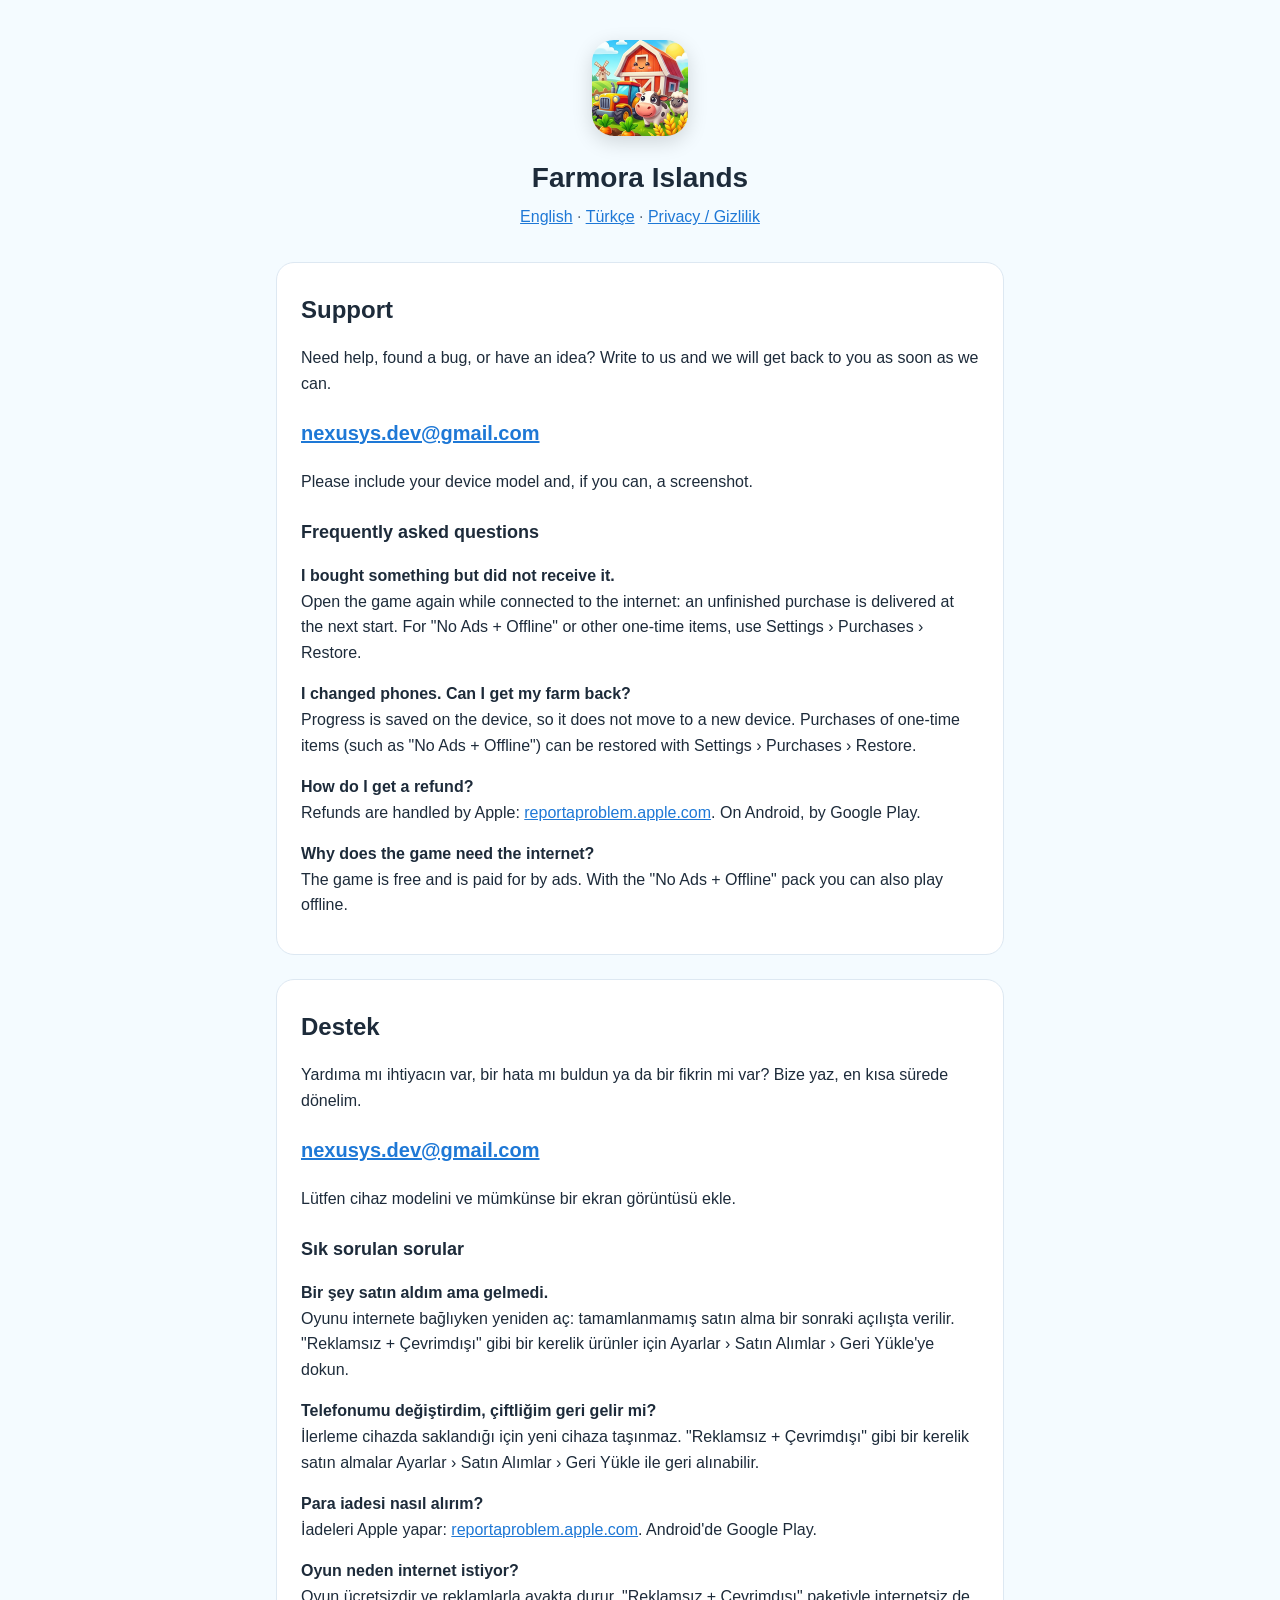
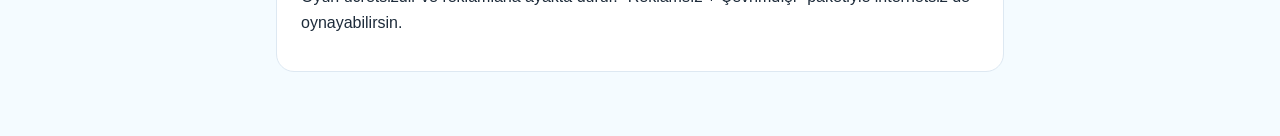
==== index.html @ bd9f8ef5 "Farmora Islands support and privacy pages Co-Authored-By: Claude Opus 5.5 <noreply@anthropic.com>" ====
<!doctype html>
<html lang="en">
<head>
<meta charset="utf-8">
<meta name="viewport" content="width=device-width, initial-scale=1">
<title>Farmora Islands – Support / Destek</title>
<link rel="stylesheet" href="style.css">
</head>
<body>
<main>
<header>
  <img src="icon.png" alt="" width="96" height="96">
  <h1>Farmora Islands</h1>
  <nav><a href="#en">English</a> · <a href="#tr">Türkçe</a> · <a href="privacy.html">Privacy / Gizlilik</a></nav>
</header>

<section id="en">
<h2>Support</h2>
<p>Need help, found a bug, or have an idea? Write to us and we will get back to you as soon as we can.</p>
<p class="mail"><a href="mailto:nexusys.dev@gmail.com?subject=Farmora%20Islands">nexusys.dev@gmail.com</a></p>
<p>Please include your device model and, if you can, a screenshot.</p>

<h3>Frequently asked questions</h3>
<p><strong>I bought something but did not receive it.</strong><br>Open the game again while connected to the internet: an
unfinished purchase is delivered at the next start. For "No Ads + Offline" or other one-time items, use Settings › Purchases › Restore.</p>
<p><strong>I changed phones. Can I get my farm back?</strong><br>Progress is saved on the device, so it does not move to a
new device. Purchases of one-time items (such as "No Ads + Offline") can be restored with Settings › Purchases › Restore.</p>
<p><strong>How do I get a refund?</strong><br>Refunds are handled by Apple: <a href="https://reportaproblem.apple.com">reportaproblem.apple.com</a>.
On Android, by Google Play.</p>
<p><strong>Why does the game need the internet?</strong><br>The game is free and is paid for by ads. With the "No Ads + Offline" pack you can also play offline.</p>
</section>

<section id="tr">
<h2>Destek</h2>
<p>Yardıma mı ihtiyacın var, bir hata mı buldun ya da bir fikrin mi var? Bize yaz, en kısa sürede dönelim.</p>
<p class="mail"><a href="mailto:nexusys.dev@gmail.com?subject=Farmora%20Islands">nexusys.dev@gmail.com</a></p>
<p>Lütfen cihaz modelini ve mümkünse bir ekran görüntüsü ekle.</p>

<h3>Sık sorulan sorular</h3>
<p><strong>Bir şey satın aldım ama gelmedi.</strong><br>Oyunu internete bağlıyken yeniden aç: tamamlanmamış satın alma bir
sonraki açılışta verilir. "Reklamsız + Çevrimdışı" gibi bir kerelik ürünler için Ayarlar › Satın Alımlar › Geri Yükle'ye dokun.</p>
<p><strong>Telefonumu değiştirdim, çiftliğim geri gelir mi?</strong><br>İlerleme cihazda saklandığı için yeni cihaza taşınmaz.
"Reklamsız + Çevrimdışı" gibi bir kerelik satın almalar Ayarlar › Satın Alımlar › Geri Yükle ile geri alınabilir.</p>
<p><strong>Para iadesi nasıl alırım?</strong><br>İadeleri Apple yapar: <a href="https://reportaproblem.apple.com">reportaproblem.apple.com</a>.
Android'de Google Play.</p>
<p><strong>Oyun neden internet istiyor?</strong><br>Oyun ücretsizdir ve reklamlarla ayakta durur. "Reklamsız + Çevrimdışı" paketiyle internetsiz de oynayabilirsin.</p>
</section>
</main>
</body>
</html>
---- style.css ----
:root { --bg: #f4fbff; --card: #ffffff; --ink: #1d2b3a; --soft: #5b6b7c; --accent: #1e78d6; --line: #dde8f2; }
@media (prefers-color-scheme: dark) {
  :root { --bg: #0f1720; --card: #17222e; --ink: #e8eef5; --soft: #9fb0c2; --accent: #5cb4ff; --line: #26364a; }
}
* { box-sizing: border-box; }
body { margin: 0; background: var(--bg); color: var(--ink); font: 16px/1.6 -apple-system, BlinkMacSystemFont, "Segoe UI", Roboto, sans-serif; }
main { max-width: 760px; margin: 0 auto; padding: 24px 16px 64px; }
header { text-align: center; padding: 16px 0 8px; }
header img { border-radius: 22px; box-shadow: 0 6px 20px rgba(0, 0, 0, .15); }
h1 { margin: 12px 0 4px; font-size: 28px; }
nav { color: var(--soft); }
a { color: var(--accent); }
section { background: var(--card); border: 1px solid var(--line); border-radius: 18px; padding: 8px 24px 20px; margin-top: 24px; }
h2 { font-size: 24px; margin: 20px 0 4px; }
h3 { font-size: 18px; margin: 24px 0 4px; }
.date { color: var(--soft); margin-top: 0; }
.mail { font-size: 20px; font-weight: 600; }
ul { padding-left: 20px; }
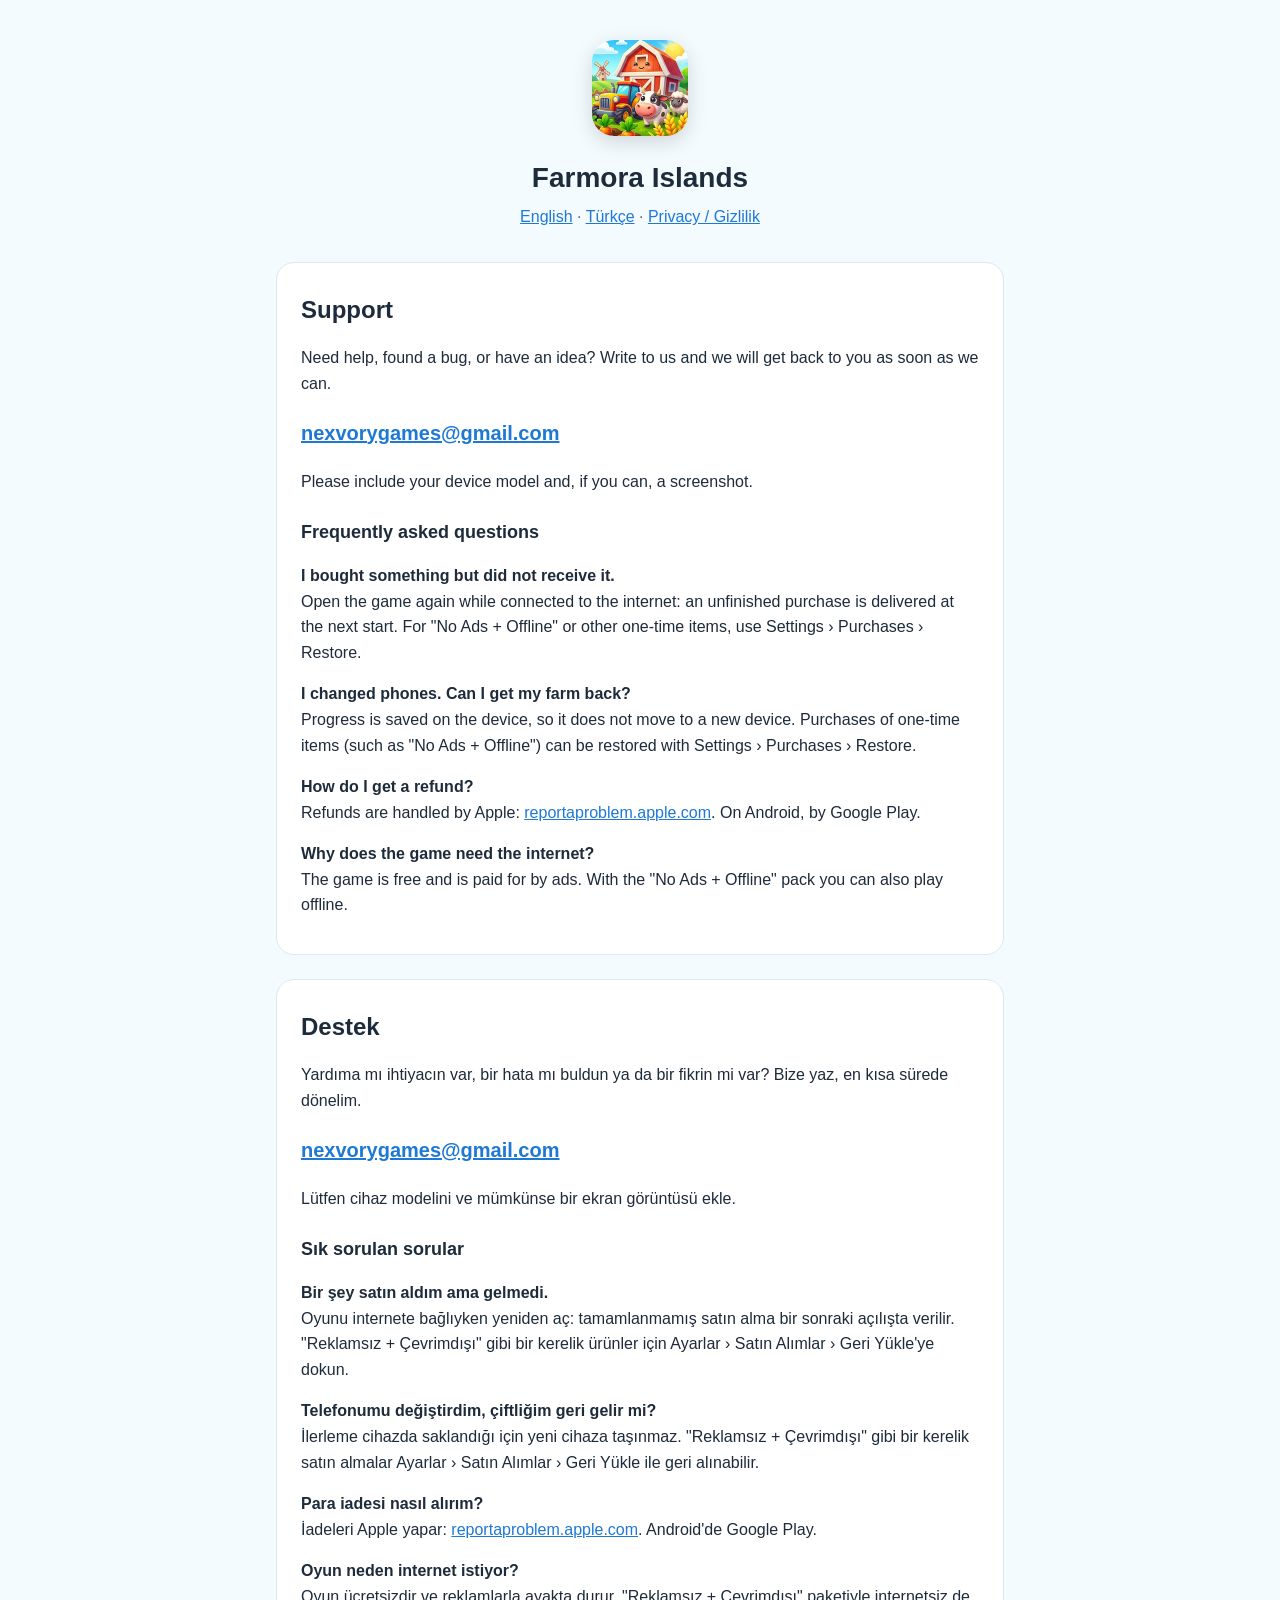
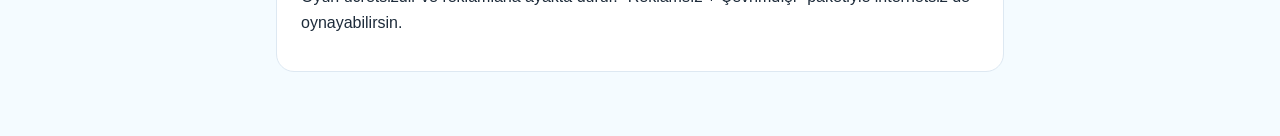
==== commit f218341e: "Support e-mail: nexvorygames@gmail.com Co-Authored-By: Claude Opus 5.5 <noreply@anthropic.com>" ====
--- a/index.html
+++ b/index.html
@@ -17,7 +17,7 @@
 <section id="en">
 <h2>Support</h2>
 <p>Need help, found a bug, or have an idea? Write to us and we will get back to you as soon as we can.</p>
-<p class="mail"><a href="mailto:nexusys.dev@gmail.com?subject=Farmora%20Islands">nexusys.dev@gmail.com</a></p>
+<p class="mail"><a href="mailto:nexvorygames@gmail.com?subject=Farmora%20Islands">nexvorygames@gmail.com</a></p>
 <p>Please include your device model and, if you can, a screenshot.</p>
 
 <h3>Frequently asked questions</h3>
@@ -33,7 +33,7 @@
 <section id="tr">
 <h2>Destek</h2>
 <p>Yardıma mı ihtiyacın var, bir hata mı buldun ya da bir fikrin mi var? Bize yaz, en kısa sürede dönelim.</p>
-<p class="mail"><a href="mailto:nexusys.dev@gmail.com?subject=Farmora%20Islands">nexusys.dev@gmail.com</a></p>
+<p class="mail"><a href="mailto:nexvorygames@gmail.com?subject=Farmora%20Islands">nexvorygames@gmail.com</a></p>
 <p>Lütfen cihaz modelini ve mümkünse bir ekran görüntüsü ekle.</p>
 
 <h3>Sık sorulan sorular</h3>
